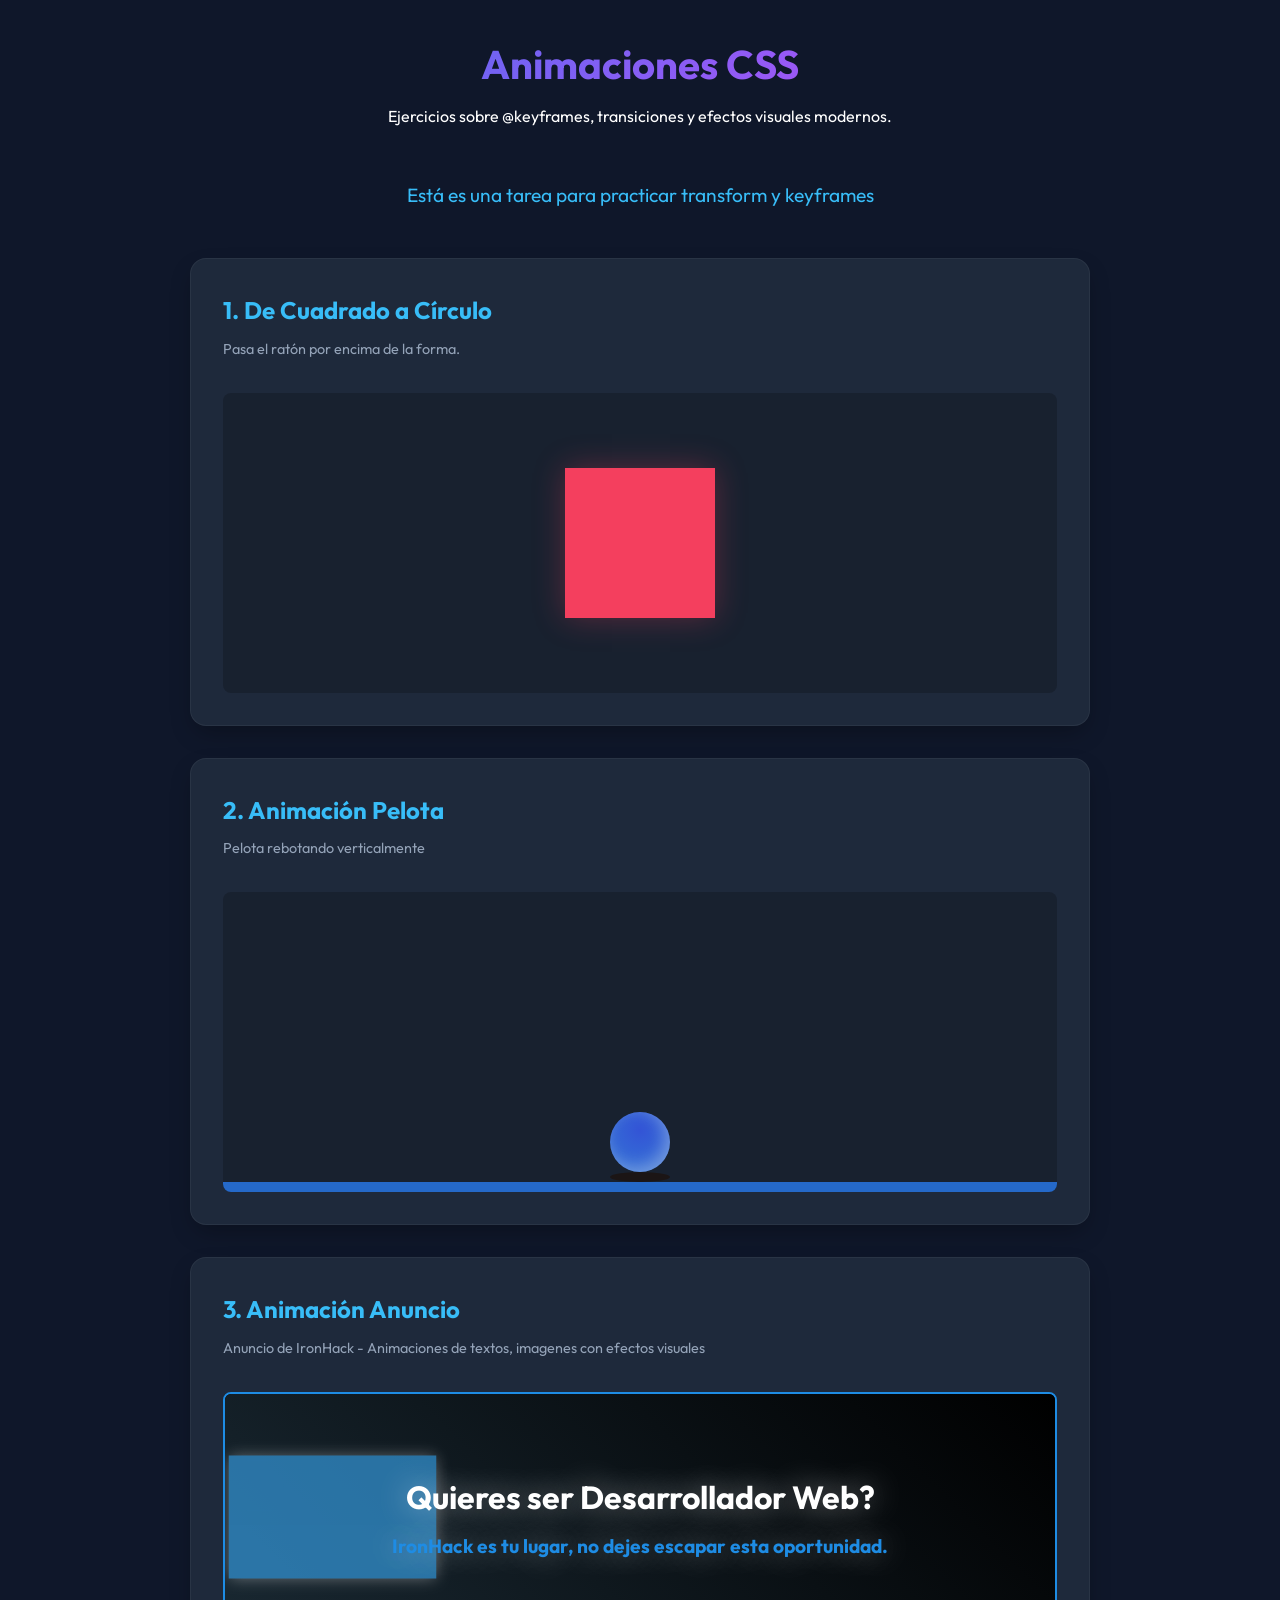
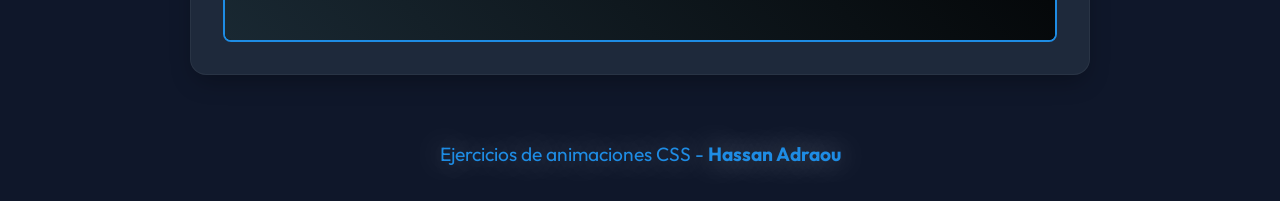
==== index.html @ b433a2e1 "animaciones_css v1" ====
<!DOCTYPE html>
<html lang="es">

<head>
    <meta charset="UTF-8">
    <meta name="viewport" content="width=device-width, initial-scale=1.0">
    <title>CSS Animations - Hassan Adraou</title>
    <link rel="stylesheet" href="style.css">
    <link rel="preconnect" href="https://fonts.googleapis.com">
    <link rel="preconnect" href="https://fonts.gstatic.com" crossorigin>
    <link href="https://fonts.googleapis.com/css2?family=Outfit:wght@300;400;600&display=swap" rel="stylesheet">
</head>

<body>
    <header>
        <h1>Animaciones CSS</h1>
        <p>Ejercicios sobre @keyframes, transiciones y efectos visuales modernos.</p>
        <a href="ejercicio1.html">Está es una tarea para practicar transform y keyframes</a>

    </header>

    <main>
        <!-- Ejercicio 1: de un cuadrado a un circulo  -->
        <section class="ejercicio" id="cuadrado-a-circulo-id">
            <h2>1. De Cuadrado a Círculo</h2>
            <p>Pasa el ratón por encima de la forma.</p>
            <div class="container">
                <div class="cuadrado-a-circulo"></div>
            </div>
        </section>

        <!-- Ejercicio 2: Animacion de pelota  -->
        <section class="ejercicio" id="pelota_rebota">
            <h2>2. Animación Pelota</h2>
            <p>Pelota rebotando verticalmente</p>
            <div class="container ball-container">
                <div class="ball"></div>
                <div class="shadow"></div>
                <div class="ground"></div>
            </div>
        </section>

        <!-- Ejercicio 3: Animacion de anuncio  -->
        <section class="ejercicio" id="animacion_anuncio">
            <h2>3. Animación Anuncio</h2>
            <p>Anuncio de IronHack - Animaciones de textos, imagenes con efectos visuales</p>
            <div class="ad-banner">
                <div class="ad-bg"></div>
                <div class="ad-logo">Quieres ser Desarrollador Web?</div>
                <div class="ad-slogan">IronHack es tu lugar, no dejes escapar esta oportunidad.</div>
                <div class="ad-image-container">
                    <div class="logo-ironhack"></div>
                    <div class="logo-ironhack-blob"></div>
                </div>
            </div>
        </section>
    </main>

    <footer>
        <p>Ejercicios de animaciones CSS - <strong>Hassan Adraou</strong></p>
    </footer>
</body>

</html>
---- style.css ----
:root {
    --primary-gradient: linear-gradient(135deg, #6366f1 0%, #a855f7 100%);
    --bg-color: #0f172a;
    --card-bg: #1e293b;
    --text-color: #f8fafc;
    --accent-color: #38bdf8;
}

* {
    margin: 0;
    padding: 0;
    box-sizing: border-box;
}

body {
    font-family: 'Outfit', sans-serif;
    background-color: var(--bg-color);
    color: var(--text-color);
    line-height: 1.6;
    padding: 2rem;
    display: flex;
    flex-direction: column;
    align-items: center;
}

header {
    text-align: center;
    margin-bottom: 3rem;
}

header h1 {
    font-size: 2.5rem;
    background: var(--primary-gradient);
    -webkit-background-clip: text;
    -webkit-text-fill-color: transparent;
    margin-bottom: 0.5rem;
}

header p {
    color: #ffffff;
    margin-bottom: 50px;
}

a {
    margin-top: 50px;
    padding: 20px;
    font-size: 1.2rem;
    text-decoration: none;
    color: var(--accent-color);
}

a:hover {
    color: #ff0000;
    text-shadow: 0 0 5px rgba(255, 255, 255, 0.3);
}

main {
    width: 100%;
    max-width: 900px;
    display: grid;
    gap: 2rem;
}

.ejercicio {
    background: var(--card-bg);
    padding: 2rem;
    border-radius: 1rem;
    box-shadow: 0 10px 25px -5px rgba(0, 0, 0, 0.3);
    border: 1px solid rgba(255, 255, 255, 0.05);
}

.ejercicio h2 {
    margin-bottom: 0.5rem;
    color: var(--accent-color);
}

.ejercicio p {
    margin-bottom: 2rem;
    color: #94a3b8;
    font-size: 0.9rem;
}

.container {
    height: 300px;
    display: flex;
    justify-content: center;
    align-items: center;
    position: relative;
    background: rgba(0, 0, 0, 0.2);
    border-radius: 0.5rem;
    overflow: hidden;
}

/* Ejercicio 1: de un cuadrado a un circulo  */
.cuadrado-a-circulo {
    width: 150px;
    height: 150px;
    background-color: #f43f5e;
    border-radius: 0%;
    transition: all 0.5s ease-in-out;
    box-shadow: 0 0 30px rgba(244, 63, 94, 0.3);
}

.cuadrado-a-circulo:hover {
    border-radius: 50%;
    background-color: #38bdf8;
    transform: rotate(360deg);
    box-shadow: 0 0 50px rgba(56, 189, 248, 0.5);
}

/* Ejercicio 2: Animacion de pelota  */
.pelota_rebota {
    align-items: flex-end;
    padding-bottom: 20px;
}

.ball {
    width: 60px;
    height: 60px;
    background: radial-gradient(circle at 50% 30%, #3354d6, #3578d6);
    border-radius: 50%;
    position: absolute;
    bottom: 20px;
    animation: bounce 0.5s infinite alternate cubic-bezier(0.5, 0.05, 1, 0.5);
    z-index: 2;
    box-shadow: inset -5px -5px 15px rgba(244, 243, 243, 0.3);
}

.ground {
    width: 100%;
    height: 10px;
    background: #2569c9;
    position: absolute;
    bottom: 0;
}

.shadow {
    width: 60px;
    height: 10px;
    background: #1b1515;
    border-radius: 50%;
    position: absolute;
    bottom: 10px;
    animation: shadow-scale 0.5s infinite alternate cubic-bezier(0.5, 0.05, 1, 0.5);
}

@keyframes bounce {
    0% {
        transform: translateY(-300px) scale(1, 1);
    }

    90% {
        transform: translateY(-100px) scale(1, 1);

    }

    100% {
        transform: translateY(0) scale(1.02, 0.8);


    }
}

@keyframes shadow-scale {
    0% {
        transform: scale(0.5);
        opacity: 0.2;
    }

    100% {
        transform: scale(1.2);
        opacity: 0.6;
    }
}

/* Task 3: Banner Ad */
.ad-banner {
    width: 100%;
    height: 250px;
    background: #000;
    border-radius: 0.5rem;
    position: relative;
    overflow: hidden;
    display: flex;
    flex-direction: column;
    justify-content: center;
    align-items: center;
    border: 2px solid #1e8ce4;
}

.ad-bg {
    position: absolute;
    top: 0;
    left: 0;
    width: 100%;
    height: 100%;
    background: linear-gradient(45deg, #192832, #000000);
    z-index: 1;
}

.ad-logo {
    font-size: 2rem;
    font-weight: 700;
    color: #fff;
    z-index: 2;
    opacity: 0;
    transform: scale(0);
    animation: logo-entry 2s forwards 2s linear infinite;
    text-shadow: 0 0 30px rgba(255, 255, 255, 0.5);
}

.ad-slogan {
    font-size: 1.2rem;
    font-weight: bold;
    color: #1e8ce4;
    text-shadow: 0 0 30px rgba(255, 255, 255, 0.5);
    text-align: center;
    z-index: 2;
    opacity: 0;
    margin-top: 0.5rem;
    animation: slogan-entry 2s forwards 2s linear infinite;
}

.ad-image-container {
    position: absolute;
    width: 100%;
    height: 100%;
    z-index: 1;
}

.logo-ironhack-blob {

    width: 100px;
    height: 100px;
    background: #3498db;
    clip-path:
        polygon(25% 0%,
            75% 0%,
            100% 50%,
            75% 100%,
            25% 100%,
            0% 50%);
    padding: 10px;
    margin: 10px;
    animation: ironhack-animate 3s infinite linear 1s;


}

.ad-image-container {
    width: 50%;
    background-image: url("logo-iron.png");
    background-size: cover;
    background-position: center;
    font-size: 3rem;
    position: absolute;
    left: -100px;
    z-index: 1;
    background-color: #3498db;
    transform: scale(0.5);
    opacity: 0.7;
    box-shadow: 0 0 30px rgba(255, 255, 255, 0.5);
    animation: ironhack-animate 4s infinite linear;
}



@keyframes logo-entry {
    0% {
        transform: scale(1) rotate(10deg);
        color: #e60b0b;
    }

    10% {
        transform: scale(1.2) rotate(-10deg);
        color: #cf36c7;
    }

    30% {
        transform: scale(1) rotate(10deg);
        color: #1e8ce4;
    }

    50% {
        transform: scale(1.2) rotate(-10deg);
        color: #68f523;
    }

    70% {
        transform: scale(1.5) rotate(10deg);
        color: #fbfbfb;
    }

    100% {
        opacity: 1;
        transform: scale(1) rotate(0deg);
    }
}

@keyframes slogan-entry {
    0% {
        opacity: 0;
        transform: translateY(50px);
        color: #1e8ce4;
        text-shadow: 0 0 30px rgba(255, 255, 255, 0.5);
    }

    25% {
        transform: translateY(40px);
        color: #cf36c7;
        text-shadow: 0 0 30px rgba(255, 255, 255, 0.5);
    }

    50% {
        transform: translateY(20px);
        color: #68f523;
        text-shadow: 0 0 30px rgba(255, 255, 255, 0.5);
    }

    75% {
        transform: translateY(10px);
        color: #fbfbfb;
        text-shadow: 0 0 30px rgba(255, 255, 255, 0.5);
    }

    100% {
        opacity: 1;
        transform: translateY(0);
        color: #1e8ce4;
        text-shadow: 0 0 30px rgba(255, 255, 255, 0.5);
    }
}

@keyframes ironhack-animate {
    0% {
        margin-left: -100px;
        transform: scaleX(1);
    }

    50% {
        margin-left: 100px;
        transform: scaleX(1);
    }

    100% {
        margin-left: 500px;
        transform: scaleX(1);
    }
}

footer {
    margin-top: 4rem;
    color: #1e8ce4;
    font-size: 1.2rem;
    text-shadow: 0 0 30px rgba(255, 255, 255, 0.5);
    text-align: center;
    animation: color-animate 1s linear infinite;

    display: inline-block;
    transition: transform 0.3s ease;
}

@keyframes color-animate {
    0% {
        color: #1e8ce4;
        text-shadow: 0 0 30px rgba(255, 255, 255, 0.5);
    }

    25% {
        color: #5a36cf;
        text-shadow: 0 0 30px rgba(255, 255, 255, 0.5);

    }

    50% {
        color: #cf36c7;
        text-shadow: 0 0 30px rgba(255, 255, 255, 0.5);
    }

    75% {
        color: #f93402;
        text-shadow: 0 0 30px rgba(255, 255, 255, 0.5);
    }

    100% {
        color: #ffffff;
        text-shadow: 0 0 30px rgba(255, 255, 255, 1);
    }
}
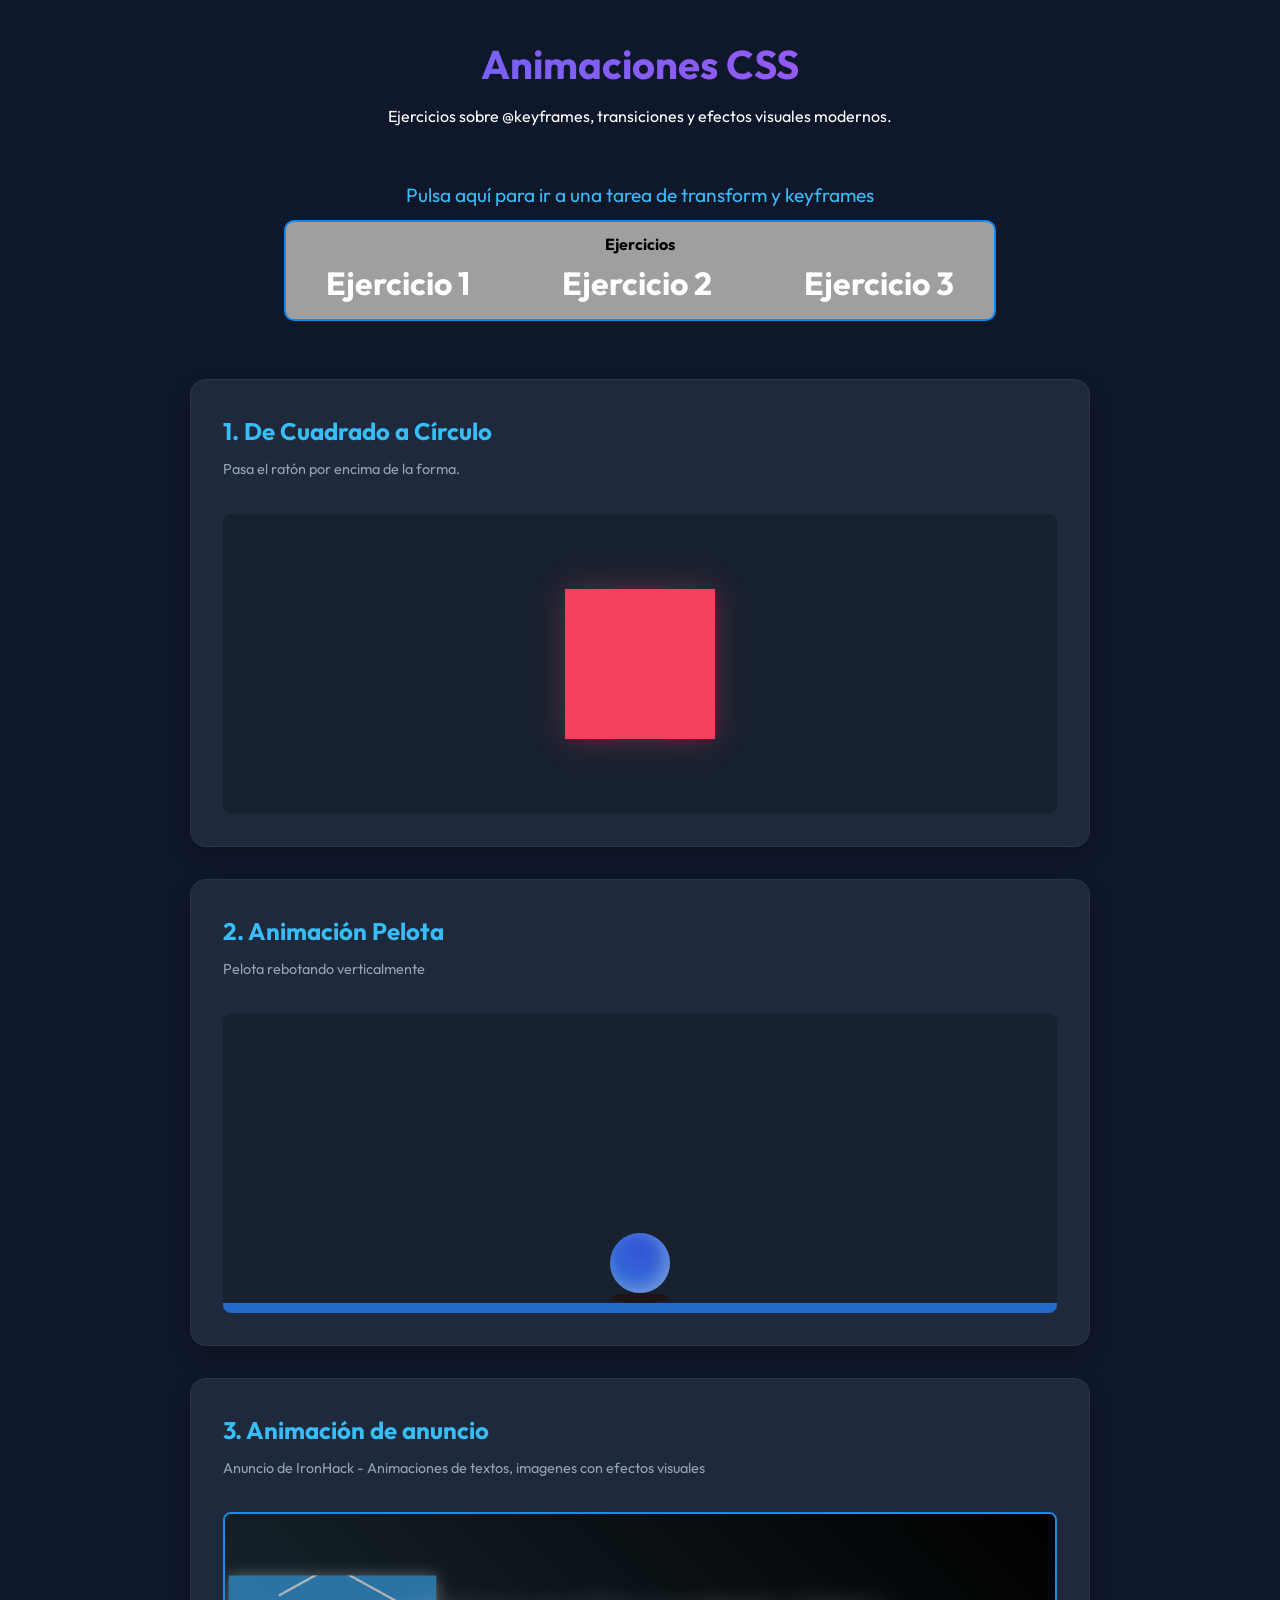
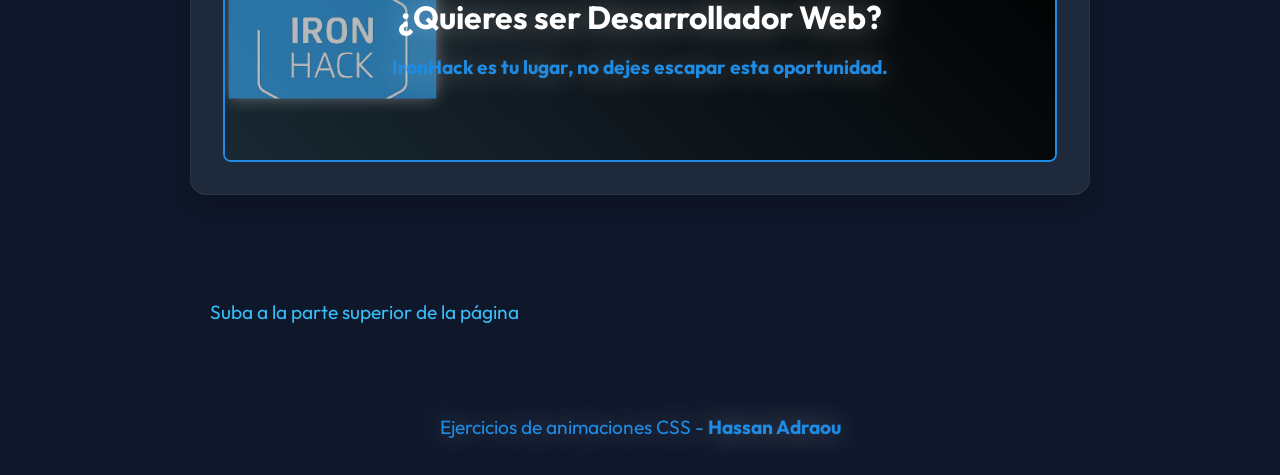
==== commit 691a18e9: "correcciones y mejoras" ====
--- a/index.html
+++ b/index.html
@@ -12,16 +12,26 @@
 </head>
 
 <body>
-    <header>
+    <header id="header">
         <h1>Animaciones CSS</h1>
         <p>Ejercicios sobre @keyframes, transiciones y efectos visuales modernos.</p>
-        <a href="ejercicio1.html">Está es una tarea para practicar transform y keyframes</a>
+        <a href="ejercicio1.html">Pulsa aquí para ir a una tarea de transform y keyframes</a>
+
+        <!-- Lista de ejercicios -->
+        <div class="lista-ejercicios">
+            <h4>Ejercicios</h4>
+            <ul>
+                <li><a href="#ejercicio1">Ejercicio 1</a></li>
+                <li><a href="#ejercicio2">Ejercicio 2</a></li>
+                <li><a href="#ejercicio3">Ejercicio 3</a></li>
+            </ul>
+        </div>
 
     </header>
 
     <main>
         <!-- Ejercicio 1: de un cuadrado a un circulo  -->
-        <section class="ejercicio" id="cuadrado-a-circulo-id">
+        <section class="ejercicio" id="ejercicio1">
             <h2>1. De Cuadrado a Círculo</h2>
             <p>Pasa el ratón por encima de la forma.</p>
             <div class="container">
@@ -30,7 +40,7 @@
         </section>
 
         <!-- Ejercicio 2: Animacion de pelota  -->
-        <section class="ejercicio" id="pelota_rebota">
+        <section class="ejercicio" id="ejercicio2">
             <h2>2. Animación Pelota</h2>
             <p>Pelota rebotando verticalmente</p>
             <div class="container ball-container">
@@ -41,12 +51,12 @@
         </section>
 
         <!-- Ejercicio 3: Animacion de anuncio  -->
-        <section class="ejercicio" id="animacion_anuncio">
-            <h2>3. Animación Anuncio</h2>
+        <section class="ejercicio" id="ejercicio3">
+            <h2>3. Animación de anuncio</h2>
             <p>Anuncio de IronHack - Animaciones de textos, imagenes con efectos visuales</p>
             <div class="ad-banner">
                 <div class="ad-bg"></div>
-                <div class="ad-logo">Quieres ser Desarrollador Web?</div>
+                <div class="ad-logo">¿Quieres ser <strong>Desarrollador</strong> Web?</div>
                 <div class="ad-slogan">IronHack es tu lugar, no dejes escapar esta oportunidad.</div>
                 <div class="ad-image-container">
                     <div class="logo-ironhack"></div>
@@ -54,6 +64,7 @@
                 </div>
             </div>
         </section>
+        <a href="#header">Suba a la parte superior de la página</a>
     </main>
 
     <footer>
--- a/style.css
+++ b/style.css
@@ -52,6 +52,38 @@
 a:hover {
     color: #ff0000;
     text-shadow: 0 0 5px rgba(255, 255, 255, 0.3);
+}
+
+.lista-ejercicios {
+    margin-top: 2rem;
+    display: flex;
+    flex-direction: column;
+    border: 2px solid #0888f1;
+    padding: 10px;
+    margin: 10px;
+    background-color: #a09f9f;
+    border-radius: 10px;
+    color: #000;
+    font: bold 2rem;
+
+}
+
+ul {
+    text-decoration: none;
+    list-style: none;
+    display: flex;
+    flex-direction: row;
+    gap: 2rem;
+    align-items: center;
+    align-self: center;
+    align-content: center;
+}
+
+li a {
+    font-size: 2rem;
+    color: #ffffff;
+    font-weight: bold;
+    margin: 10px;
 }
 
 main {
@@ -249,7 +281,7 @@
 
 .ad-image-container {
     width: 50%;
-    background-image: url("logo-iron.png");
+    background-image: url("logo-iron.PNG");
     background-size: cover;
     background-position: center;
     font-size: 3rem;
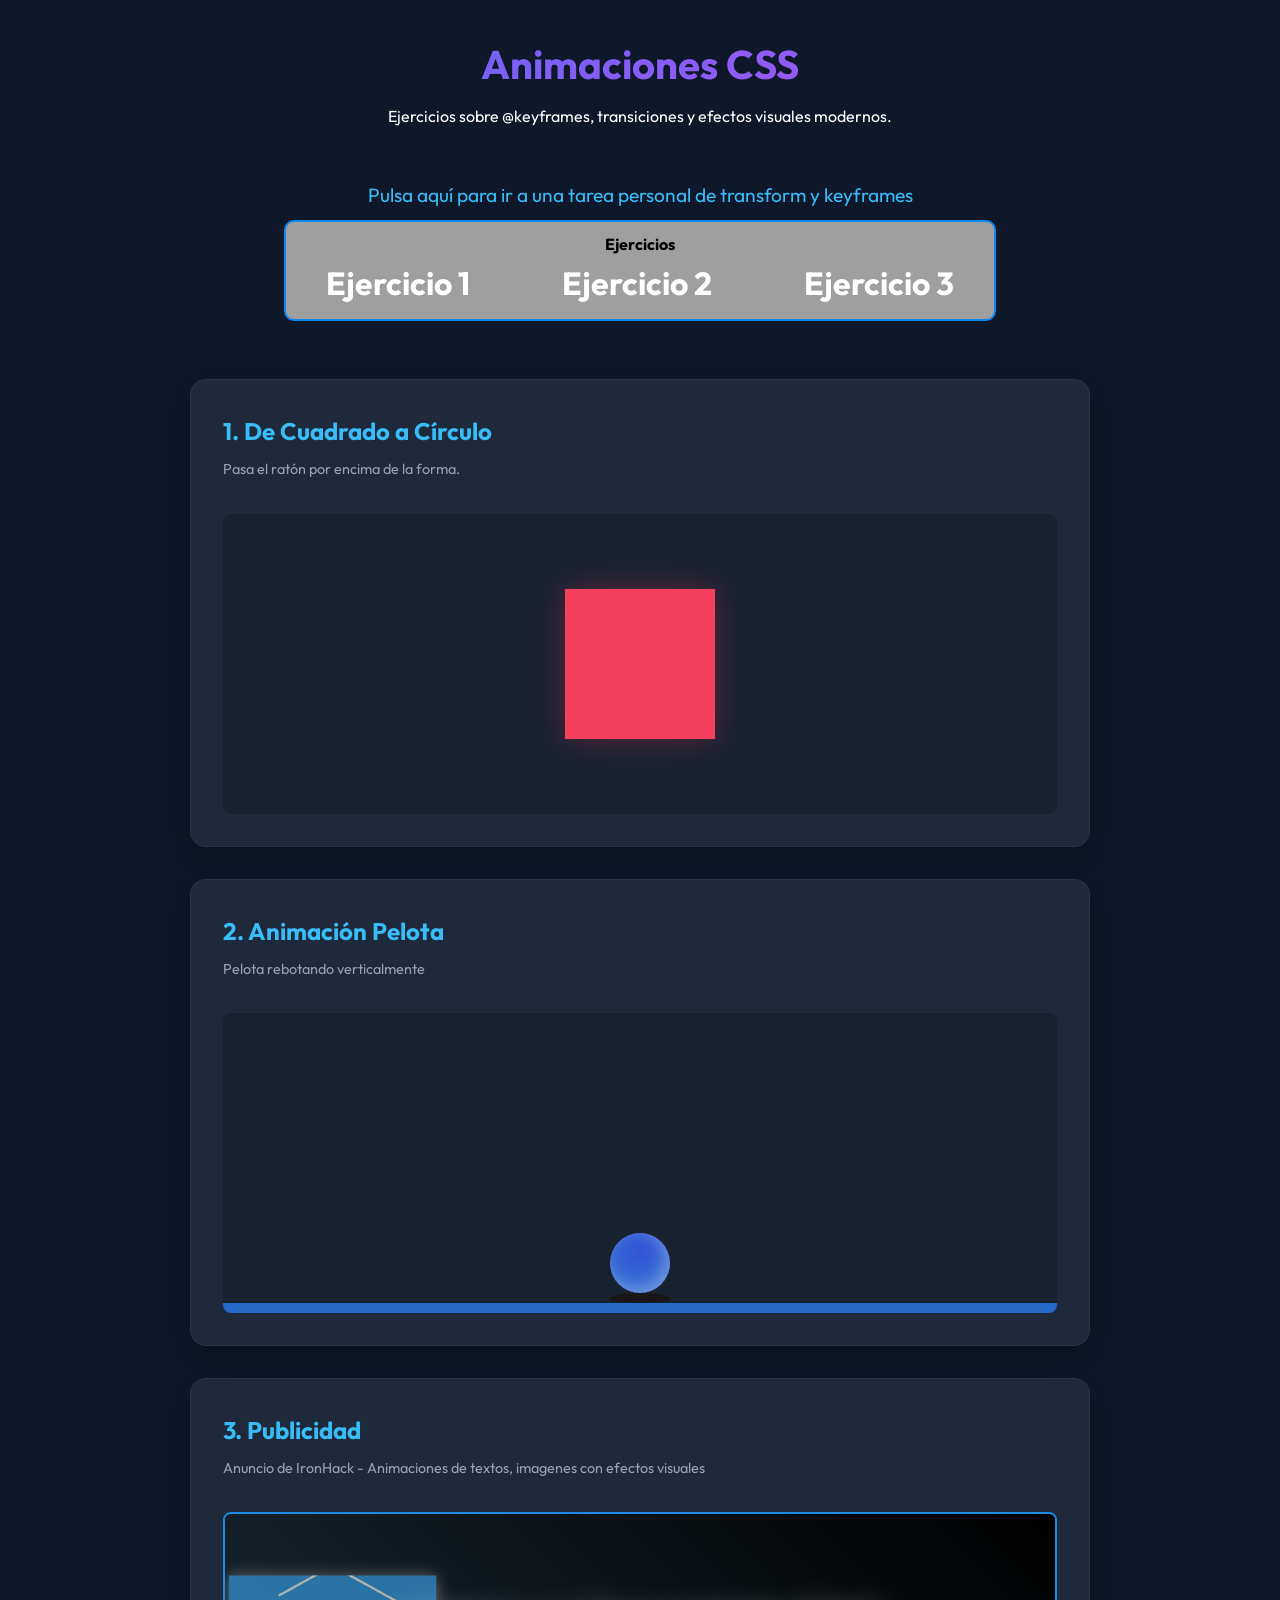
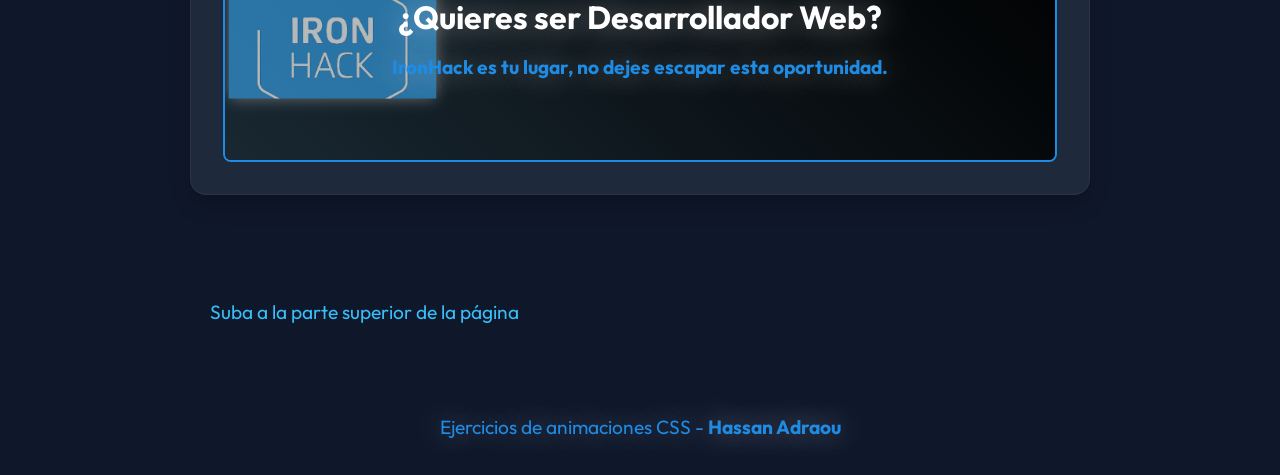
==== commit 5ef273c5: "error" ====
--- a/index.html
+++ b/index.html
@@ -15,7 +15,7 @@
     <header id="header">
         <h1>Animaciones CSS</h1>
         <p>Ejercicios sobre @keyframes, transiciones y efectos visuales modernos.</p>
-        <a href="ejercicio1.html">Pulsa aquí para ir a una tarea de transform y keyframes</a>
+        <a href="tarea-personal.html">Pulsa aquí para ir a una tarea personal de transform y keyframes</a>
 
         <!-- Lista de ejercicios -->
         <div class="lista-ejercicios">
@@ -50,9 +50,9 @@
             </div>
         </section>
 
-        <!-- Ejercicio 3: Animacion de anuncio  -->
+        <!-- Ejercicio 3: Publicidad  -->
         <section class="ejercicio" id="ejercicio3">
-            <h2>3. Animación de anuncio</h2>
+            <h2>3. Publicidad</h2>
             <p>Anuncio de IronHack - Animaciones de textos, imagenes con efectos visuales</p>
             <div class="ad-banner">
                 <div class="ad-bg"></div>
--- a/style.css
+++ b/style.css
@@ -205,7 +205,7 @@
     }
 }
 
-/* Task 3: Banner Ad */
+/* ejercicios 3: Panel de publicidad */
 .ad-banner {
     width: 100%;
     height: 250px;
@@ -281,7 +281,7 @@
 
 .ad-image-container {
     width: 50%;
-    background-image: url("logo-iron.PNG");
+    background-image: url("logo.png");
     background-size: cover;
     background-position: center;
     font-size: 3rem;
@@ -418,4 +418,4 @@
         color: #ffffff;
         text-shadow: 0 0 30px rgba(255, 255, 255, 1);
     }
-}+}
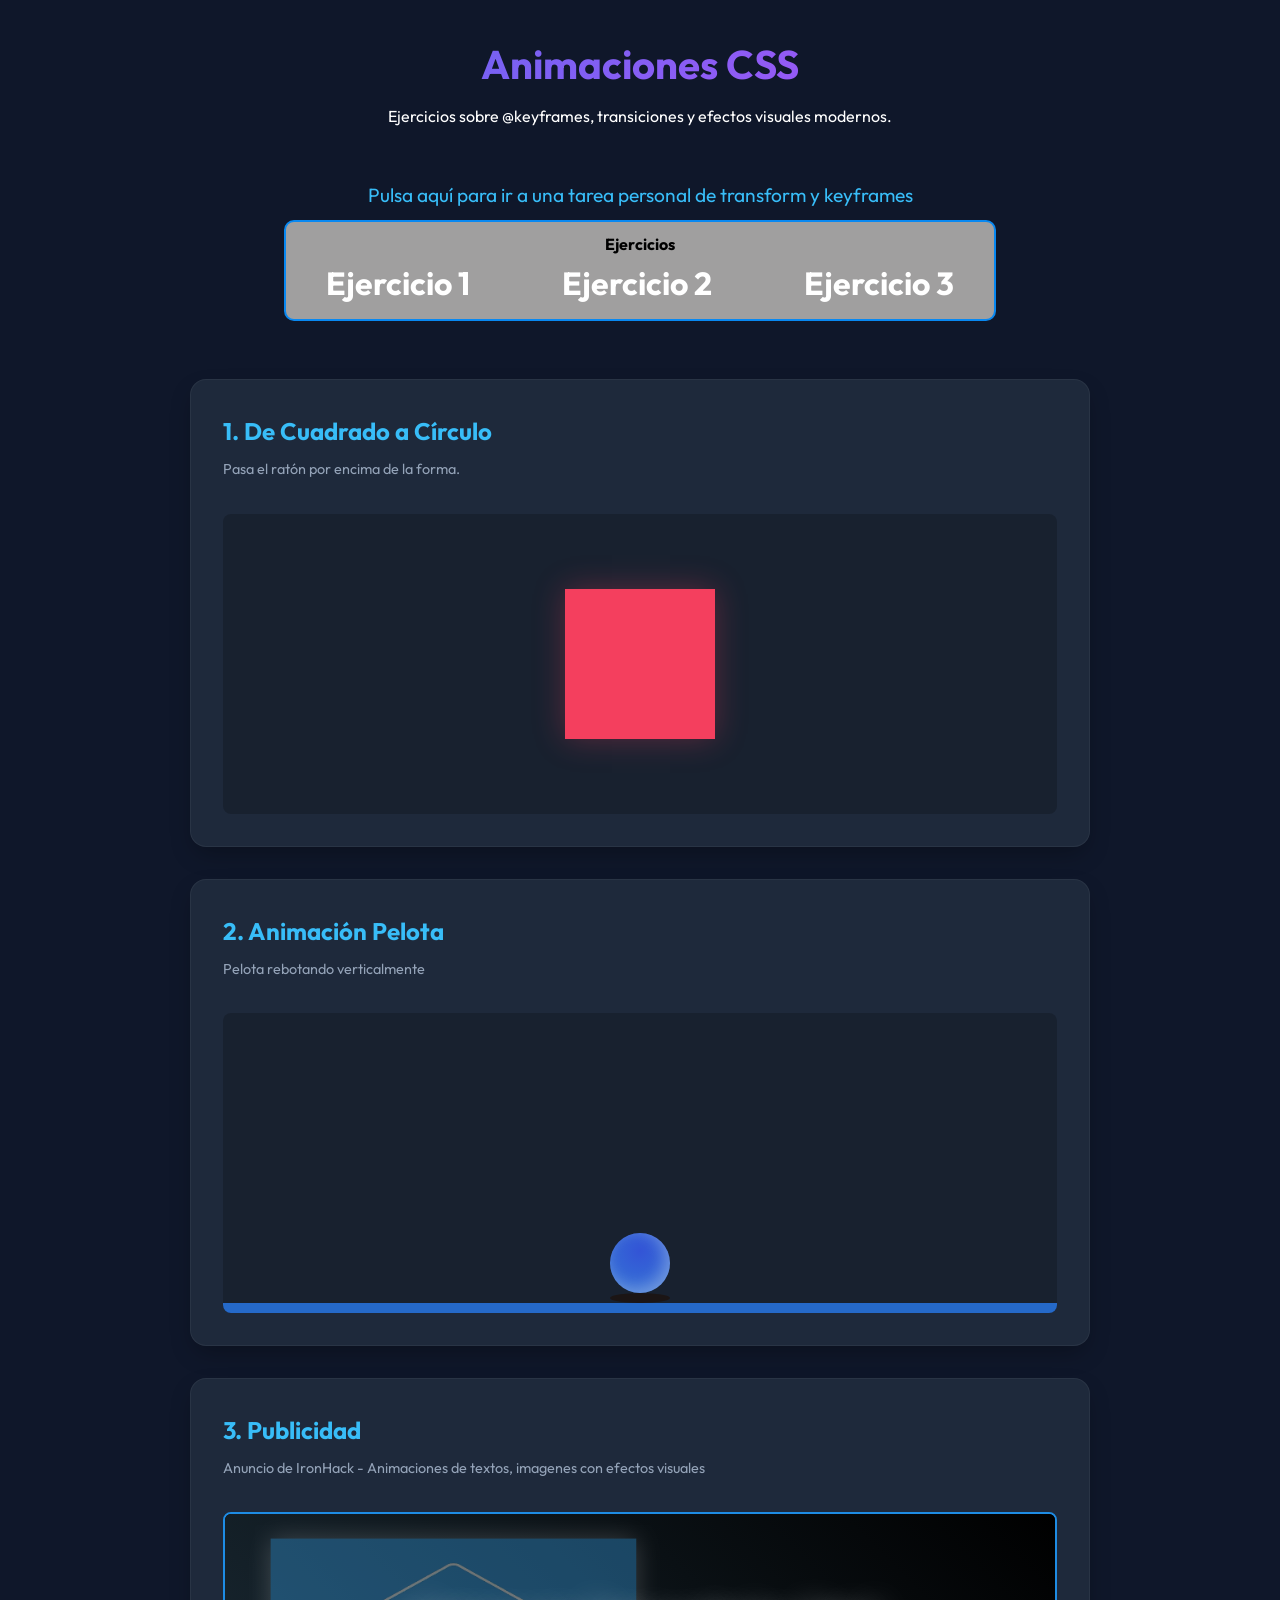
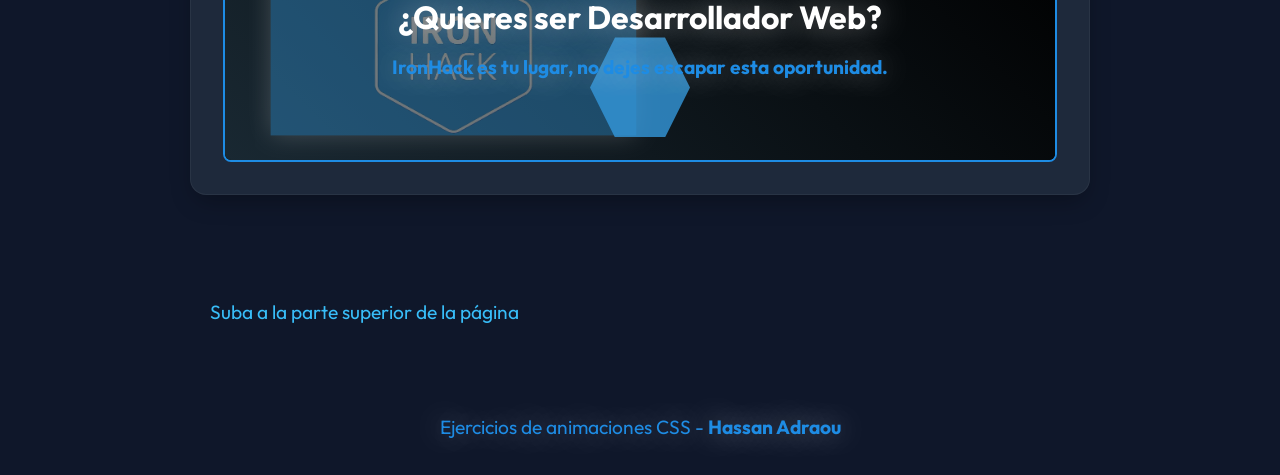
==== commit 7c7439a9: "logo ajustes Co-authored-by: Copilot <copilot@github.com>" ====
--- a/index.html
+++ b/index.html
@@ -58,9 +58,11 @@
                 <div class="ad-bg"></div>
                 <div class="ad-logo">¿Quieres ser <strong>Desarrollador</strong> Web?</div>
                 <div class="ad-slogan">IronHack es tu lugar, no dejes escapar esta oportunidad.</div>
-                <div class="ad-image-container">
-                    <div class="logo-ironhack"></div>
-                    <div class="logo-ironhack-blob"></div>
+                <div class="ad-cta">
+                    <div class="ad-image-container"></div>
+                    <a href="https://www.ironhack.com/es" target="_blank">
+                        <div class="logo-ironhack-blob"></div>
+                    </a>
                 </div>
             </div>
         </section>
--- a/style.css
+++ b/style.css
@@ -218,6 +218,7 @@
     justify-content: center;
     align-items: center;
     border: 2px solid #1e8ce4;
+    isolation: isolate;
 }
 
 .ad-bg {
@@ -227,7 +228,7 @@
     width: 100%;
     height: 100%;
     background: linear-gradient(45deg, #192832, #000000);
-    z-index: 1;
+    z-index: 0;
 }
 
 .ad-logo {
@@ -251,13 +252,6 @@
     opacity: 0;
     margin-top: 0.5rem;
     animation: slogan-entry 2s forwards 2s linear infinite;
-}
-
-.ad-image-container {
-    position: absolute;
-    width: 100%;
-    height: 100%;
-    z-index: 1;
 }
 
 .logo-ironhack-blob {
@@ -275,22 +269,41 @@
     padding: 10px;
     margin: 10px;
     animation: ironhack-animate 3s infinite linear 1s;
-
-
+    z-index: 1;
+    position: absolute;
+    opacity: 0.8;
+}
+
+.ad-cta {
+    position: absolute;
+    width: 100%;
+    height: 100%;
+}
+
+.ad-cta a {
+    display: inline-flex;
+    justify-content: center;
+    align-items: center;
+    width: 100%;
+    height: 100%;
+    text-decoration: none;
 }
 
 .ad-image-container {
-    width: 50%;
+    position: absolute;
+    top: 0;
+    left: 0;
+    width: 55%;
+    height: 100%;
     background-image: url("logo.png");
-    background-size: cover;
+    background-repeat: no-repeat;
+    background-size: contain;
     background-position: center;
     font-size: 3rem;
-    position: absolute;
-    left: -100px;
     z-index: 1;
     background-color: #3498db;
-    transform: scale(0.5);
-    opacity: 0.7;
+    transform: scale(0.8);
+    opacity: 0.4;
     box-shadow: 0 0 30px rgba(255, 255, 255, 0.5);
     animation: ironhack-animate 4s infinite linear;
 }
